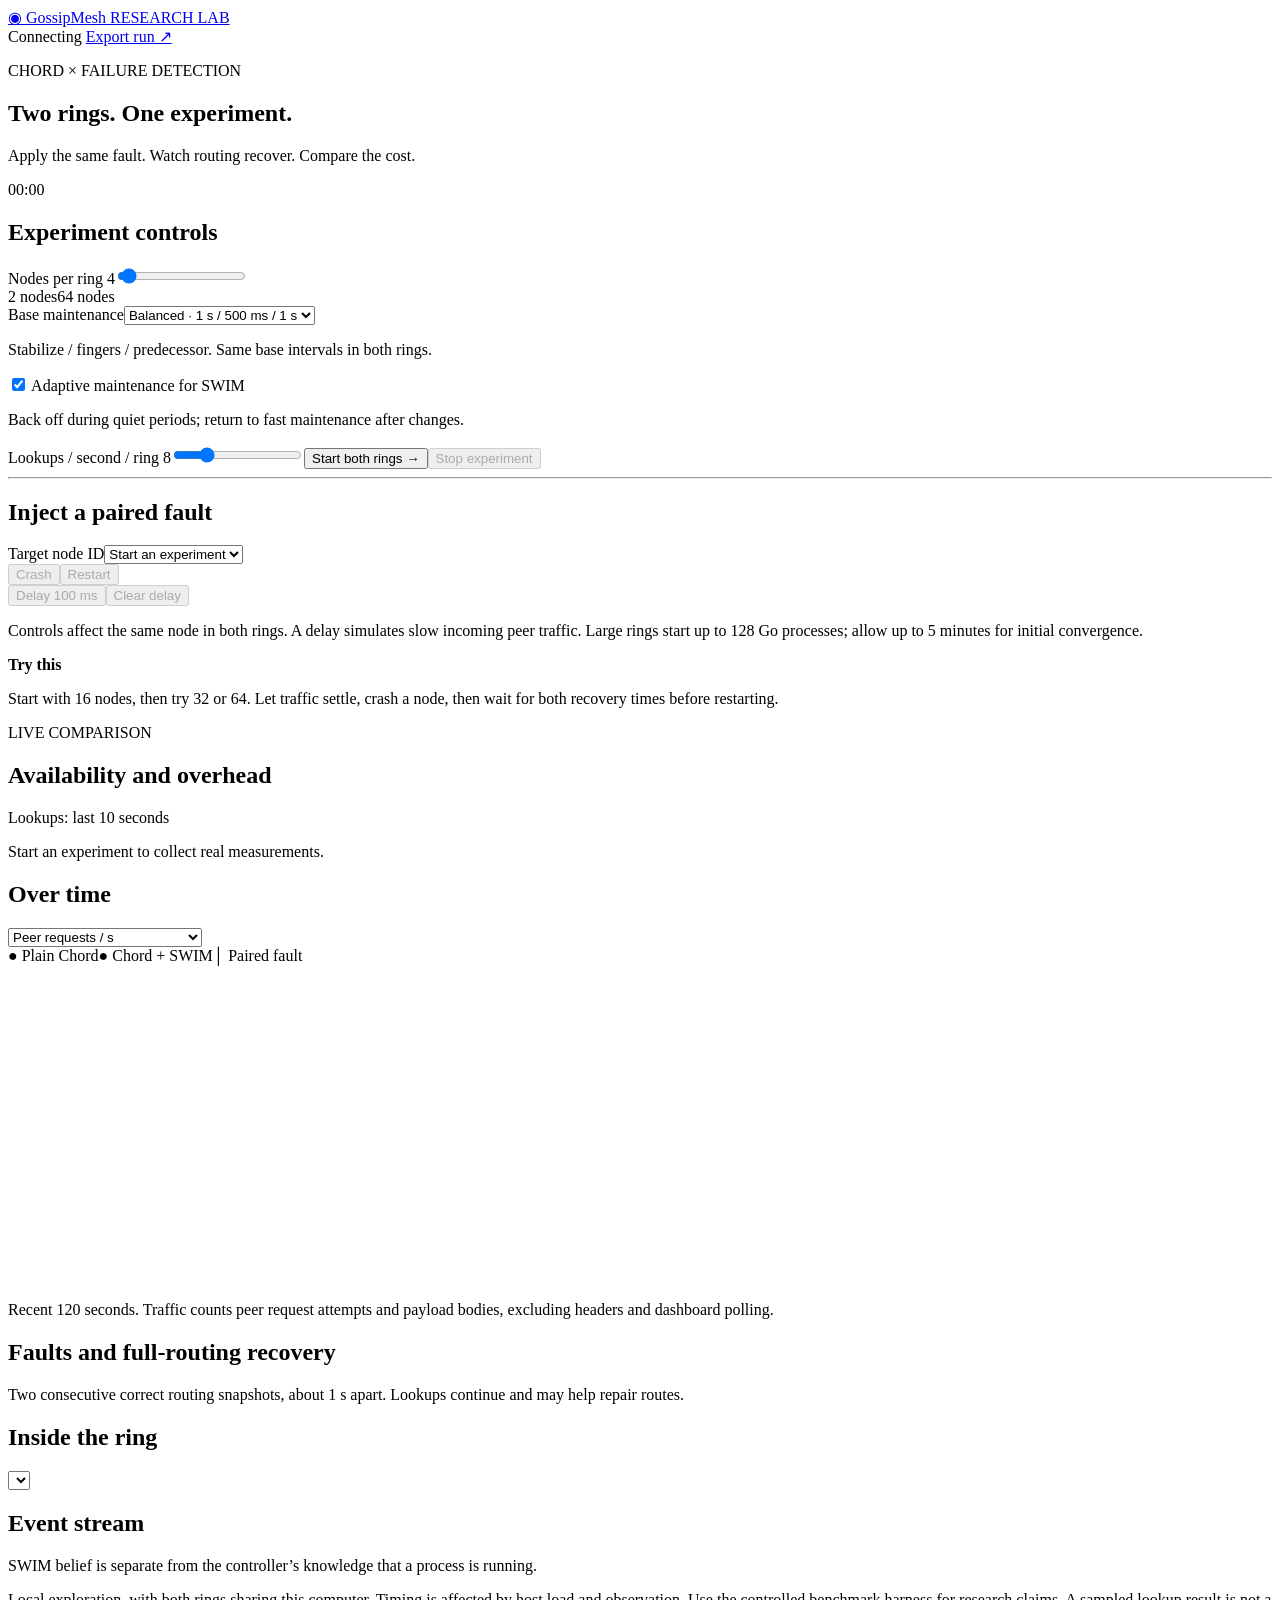
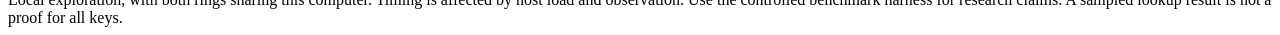
==== visualizer/dashboard/index.html @ 8a089bdd "Add adaptive SWIM dashboard and experimental 16–64-node benchmark support" ====
<!doctype html><html lang="en"><head><meta charset="utf-8"><meta name="viewport" content="width=device-width,initial-scale=1"><title>GossipMesh · Live lab</title><link rel="stylesheet" href="/style.css"><script src="/app.js" defer></script></head><body>
<header><a class="brand" href="/">◉ GossipMesh <span>RESEARCH LAB</span></a><div><span id="status" class="badge">Connecting</span> <a class="button" href="/api/export" download>Export run ↗</a></div></header>
<main><section class="intro"><div><p class="eyebrow">CHORD × FAILURE DETECTION</p><h1>Two rings. One experiment.</h1><p>Apply the same fault. Watch routing recover. Compare the cost.</p></div><span id="elapsed" class="clock">00:00</span></section><div id="error" role="alert" hidden></div>
<div class="layout"><aside><h2>Experiment controls</h2><form id="settings"><label for="nodes">Nodes per ring <output id="node-value">4</output></label><input id="nodes" type="range" min="2" max="64" value="4"><div class="range-labels"><span>2 nodes</span><span>64 nodes</span></div><label for="profile">Base maintenance</label><select id="profile"><option value="balanced">Balanced · 1 s / 500 ms / 1 s</option><option value="fast">Fast · 200 / 100 / 300 ms</option><option value="slow">Slow · 5 s / 2 s / 5 s</option></select><p class="hint">Stabilize / fingers / predecessor. Same base intervals in both rings.</p><label class="check"><input type="checkbox" id="adaptive" checked> Adaptive maintenance for SWIM</label><p class="hint">Back off during quiet periods; return to fast maintenance after changes.</p><label for="rate">Lookups / second / ring <output id="rate-value">8</output></label><input id="rate" type="range" min="1" max="32" value="8"><button id="start" class="primary" type="submit">Start both rings →</button><button id="stop" type="button" disabled>Stop experiment</button></form><hr><h2>Inject a paired fault</h2><label for="target">Target node ID</label><select id="target"><option>Start an experiment</option></select><div class="pair"><button data-action="crash" class="danger" disabled>Crash</button><button data-action="restart" disabled>Restart</button></div><div class="pair"><button data-action="delay" disabled>Delay 100 ms</button><button data-action="heal" disabled>Clear delay</button></div><p class="hint">Controls affect the same node in both rings. A delay simulates slow incoming peer traffic. Large rings start up to 128 Go processes; allow up to 5 minutes for initial convergence.</p><div class="note"><strong>Try this</strong><p>Start with 16 nodes, then try 32 or 64. Let traffic settle, crash a node, then wait for both recovery times before restarting.</p></div></aside>
<div class="workspace"><div class="rings" id="rings"></div><section class="panel"><div class="section-head"><div><p class="eyebrow">LIVE COMPARISON</p><h2>Availability and overhead</h2></div><span class="hint">Lookups: last 10 seconds</span></div><div id="comparison"></div><p id="insight" class="insight">Start an experiment to collect real measurements.</p></section>
<section class="panel"><div class="section-head"><h2>Over time</h2><select id="metric" aria-label="Chart metric"><option value="requests_s">Peer requests / s</option><option value="payload_bytes_s">Payload bytes / s</option><option value="p95_ms">Lookup p95 · ms</option><option value="correct_pct">Correct lookups · %</option><option value="stale_references">References to crashed peers</option></select></div><div class="legend"><span class="blue">● Plain Chord</span><span class="teal">● Chord + SWIM</span><span>│ Paired fault</span></div><svg id="chart" viewBox="0 0 800 200" role="img" aria-label="Live comparison time series"></svg><p class="hint">Recent 120 seconds. Traffic counts peer request attempts and payload bodies, excluding headers and dashboard polling.</p></section>
<section class="panel"><h2>Faults and full-routing recovery</h2><p class="hint">Two consecutive correct routing snapshots, about 1 s apart. Lookups continue and may help repair routes.</p><div id="faults"></div></section><section class="panel"><div class="section-head"><h2>Inside the ring</h2><select id="inspect" aria-label="Inspect node"></select></div><div id="details" class="details"></div></section><section class="panel"><h2>Event stream</h2><p class="hint">SWIM belief is separate from the controller’s knowledge that a process is running.</p><div id="events" class="events"></div></section></div></div><footer>Local exploration, with both rings sharing this computer. Timing is affected by host load and observation. Use the controlled benchmark harness for research claims. A sampled lookup result is not a proof for all keys.</footer></main></body></html>
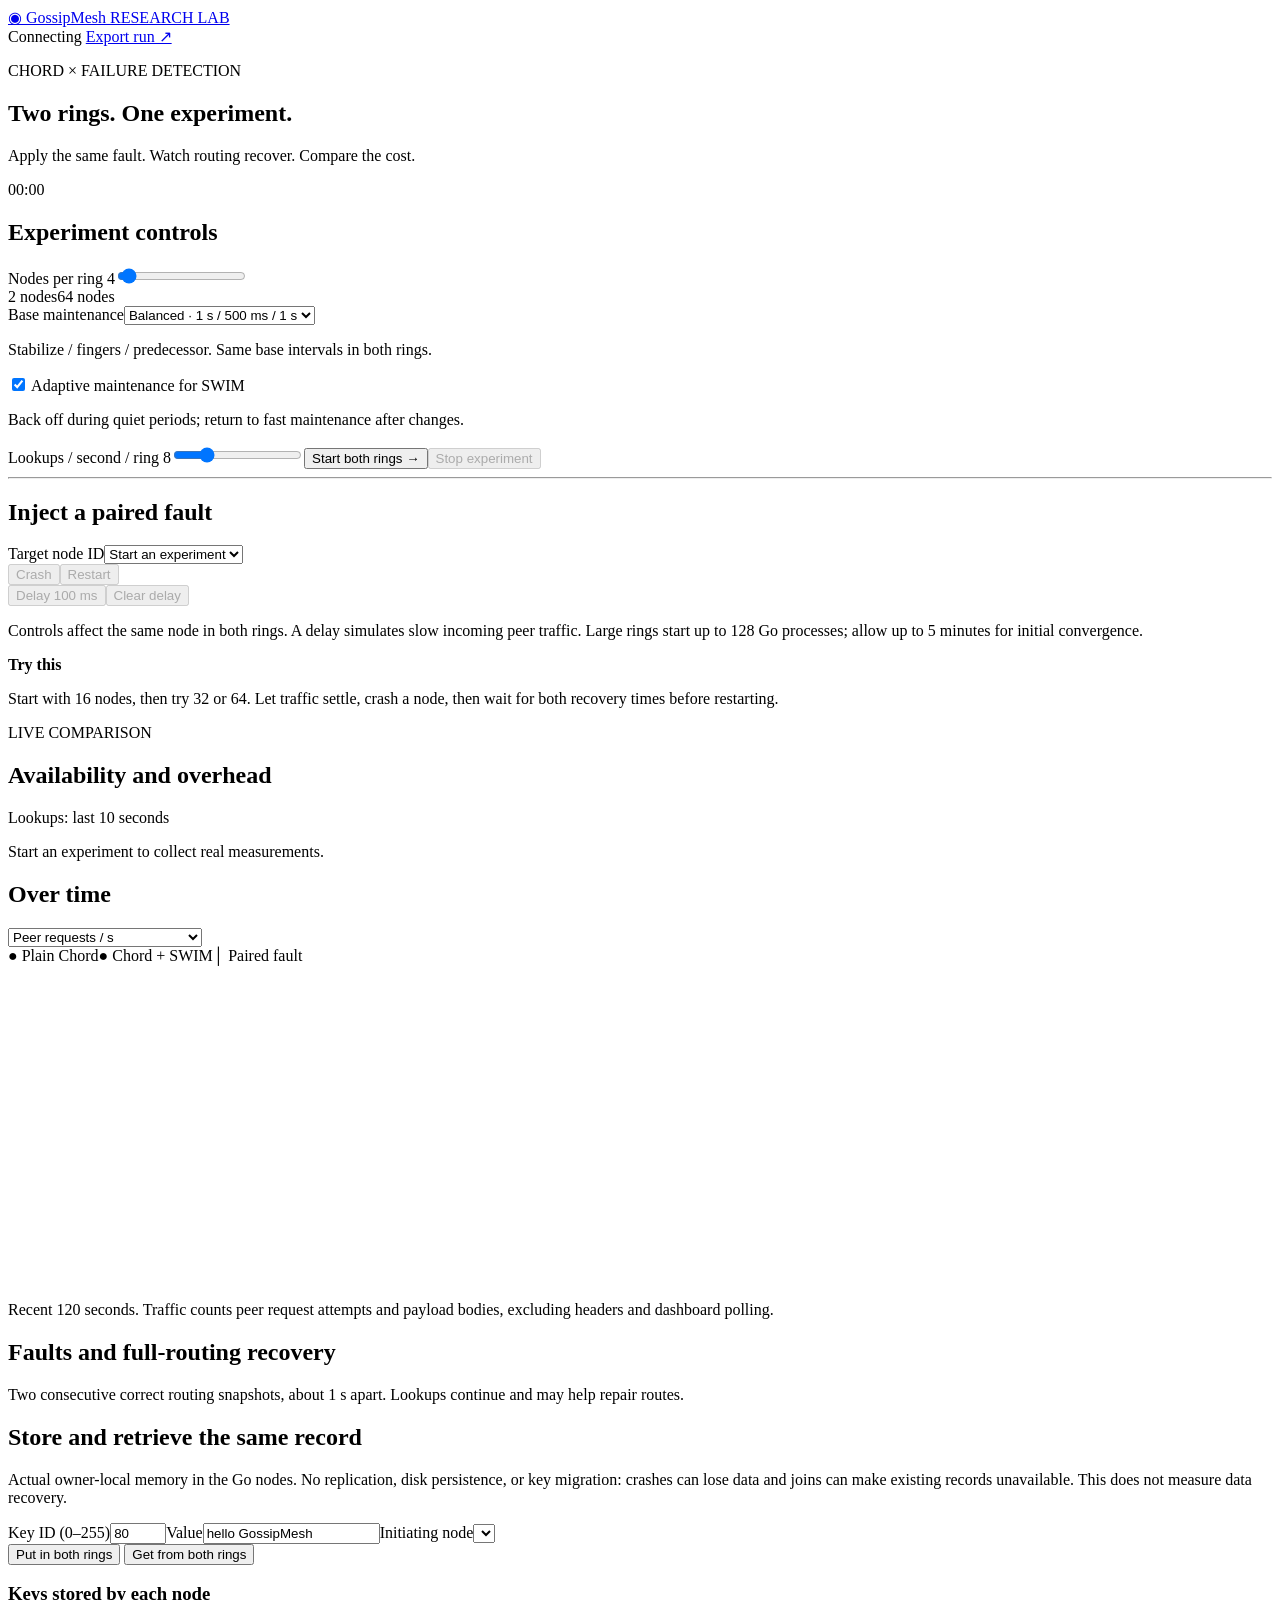
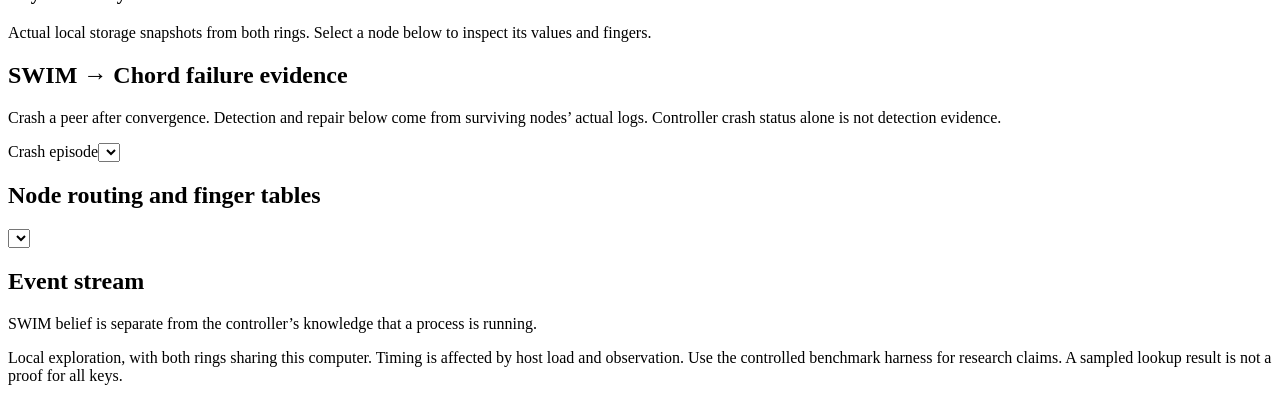
==== commit e043b823: "Add paired storage, random key preload and SWIM repair evidence dashboard" ====
--- a/visualizer/dashboard/index.html
+++ b/visualizer/dashboard/index.html
@@ -4,4 +4,4 @@
 <div class="layout"><aside><h2>Experiment controls</h2><form id="settings"><label for="nodes">Nodes per ring <output id="node-value">4</output></label><input id="nodes" type="range" min="2" max="64" value="4"><div class="range-labels"><span>2 nodes</span><span>64 nodes</span></div><label for="profile">Base maintenance</label><select id="profile"><option value="balanced">Balanced · 1 s / 500 ms / 1 s</option><option value="fast">Fast · 200 / 100 / 300 ms</option><option value="slow">Slow · 5 s / 2 s / 5 s</option></select><p class="hint">Stabilize / fingers / predecessor. Same base intervals in both rings.</p><label class="check"><input type="checkbox" id="adaptive" checked> Adaptive maintenance for SWIM</label><p class="hint">Back off during quiet periods; return to fast maintenance after changes.</p><label for="rate">Lookups / second / ring <output id="rate-value">8</output></label><input id="rate" type="range" min="1" max="32" value="8"><button id="start" class="primary" type="submit">Start both rings →</button><button id="stop" type="button" disabled>Stop experiment</button></form><hr><h2>Inject a paired fault</h2><label for="target">Target node ID</label><select id="target"><option>Start an experiment</option></select><div class="pair"><button data-action="crash" class="danger" disabled>Crash</button><button data-action="restart" disabled>Restart</button></div><div class="pair"><button data-action="delay" disabled>Delay 100 ms</button><button data-action="heal" disabled>Clear delay</button></div><p class="hint">Controls affect the same node in both rings. A delay simulates slow incoming peer traffic. Large rings start up to 128 Go processes; allow up to 5 minutes for initial convergence.</p><div class="note"><strong>Try this</strong><p>Start with 16 nodes, then try 32 or 64. Let traffic settle, crash a node, then wait for both recovery times before restarting.</p></div></aside>
 <div class="workspace"><div class="rings" id="rings"></div><section class="panel"><div class="section-head"><div><p class="eyebrow">LIVE COMPARISON</p><h2>Availability and overhead</h2></div><span class="hint">Lookups: last 10 seconds</span></div><div id="comparison"></div><p id="insight" class="insight">Start an experiment to collect real measurements.</p></section>
 <section class="panel"><div class="section-head"><h2>Over time</h2><select id="metric" aria-label="Chart metric"><option value="requests_s">Peer requests / s</option><option value="payload_bytes_s">Payload bytes / s</option><option value="p95_ms">Lookup p95 · ms</option><option value="correct_pct">Correct lookups · %</option><option value="stale_references">References to crashed peers</option></select></div><div class="legend"><span class="blue">● Plain Chord</span><span class="teal">● Chord + SWIM</span><span>│ Paired fault</span></div><svg id="chart" viewBox="0 0 800 200" role="img" aria-label="Live comparison time series"></svg><p class="hint">Recent 120 seconds. Traffic counts peer request attempts and payload bodies, excluding headers and dashboard polling.</p></section>
-<section class="panel"><h2>Faults and full-routing recovery</h2><p class="hint">Two consecutive correct routing snapshots, about 1 s apart. Lookups continue and may help repair routes.</p><div id="faults"></div></section><section class="panel"><div class="section-head"><h2>Inside the ring</h2><select id="inspect" aria-label="Inspect node"></select></div><div id="details" class="details"></div></section><section class="panel"><h2>Event stream</h2><p class="hint">SWIM belief is separate from the controller’s knowledge that a process is running.</p><div id="events" class="events"></div></section></div></div><footer>Local exploration, with both rings sharing this computer. Timing is affected by host load and observation. Use the controlled benchmark harness for research claims. A sampled lookup result is not a proof for all keys.</footer></main></body></html>
+<section class="panel"><h2>Faults and full-routing recovery</h2><p class="hint">Two consecutive correct routing snapshots, about 1 s apart. Lookups continue and may help repair routes.</p><div id="faults"></div></section><section class="panel"><h2>Store and retrieve the same record</h2><p class="hint">Actual owner-local memory in the Go nodes. No replication, disk persistence, or key migration: crashes can lose data and joins can make existing records unavailable. This does not measure data recovery.</p><p id="seed-status" class="insight"></p><form id="storage-form"><div class="storage-inputs"><label>Key ID (0–255)<input id="storage-key" type="number" min="0" max="255" value="80" required></label><label>Value<input id="storage-value" value="hello GossipMesh" maxlength="65536"></label><label>Initiating node<select id="storage-initiator"></select></label></div><button id="storage-put" type="submit">Put in both rings</button> <button id="storage-get" type="button">Get from both rings</button></form><div id="storage-results"></div><h3>Keys stored by each node</h3><p class="hint">Actual local storage snapshots from both rings. Select a node below to inspect its values and fingers.</p><div id="key-inventory"></div></section><section class="panel"><h2>SWIM → Chord failure evidence</h2><p class="hint">Crash a peer after convergence. Detection and repair below come from surviving nodes’ actual logs. Controller crash status alone is not detection evidence.</p><label for="episode">Crash episode</label><select id="episode"></select><div id="evidence"></div></section><section class="panel"><div class="section-head"><h2>Node routing and finger tables</h2><select id="inspect" aria-label="Inspect node"></select></div><div id="details" class="details"></div></section><section class="panel"><h2>Event stream</h2><p class="hint">SWIM belief is separate from the controller’s knowledge that a process is running.</p><div id="events" class="events"></div></section></div></div><footer>Local exploration, with both rings sharing this computer. Timing is affected by host load and observation. Use the controlled benchmark harness for research claims. A sampled lookup result is not a proof for all keys.</footer></main></body></html>
